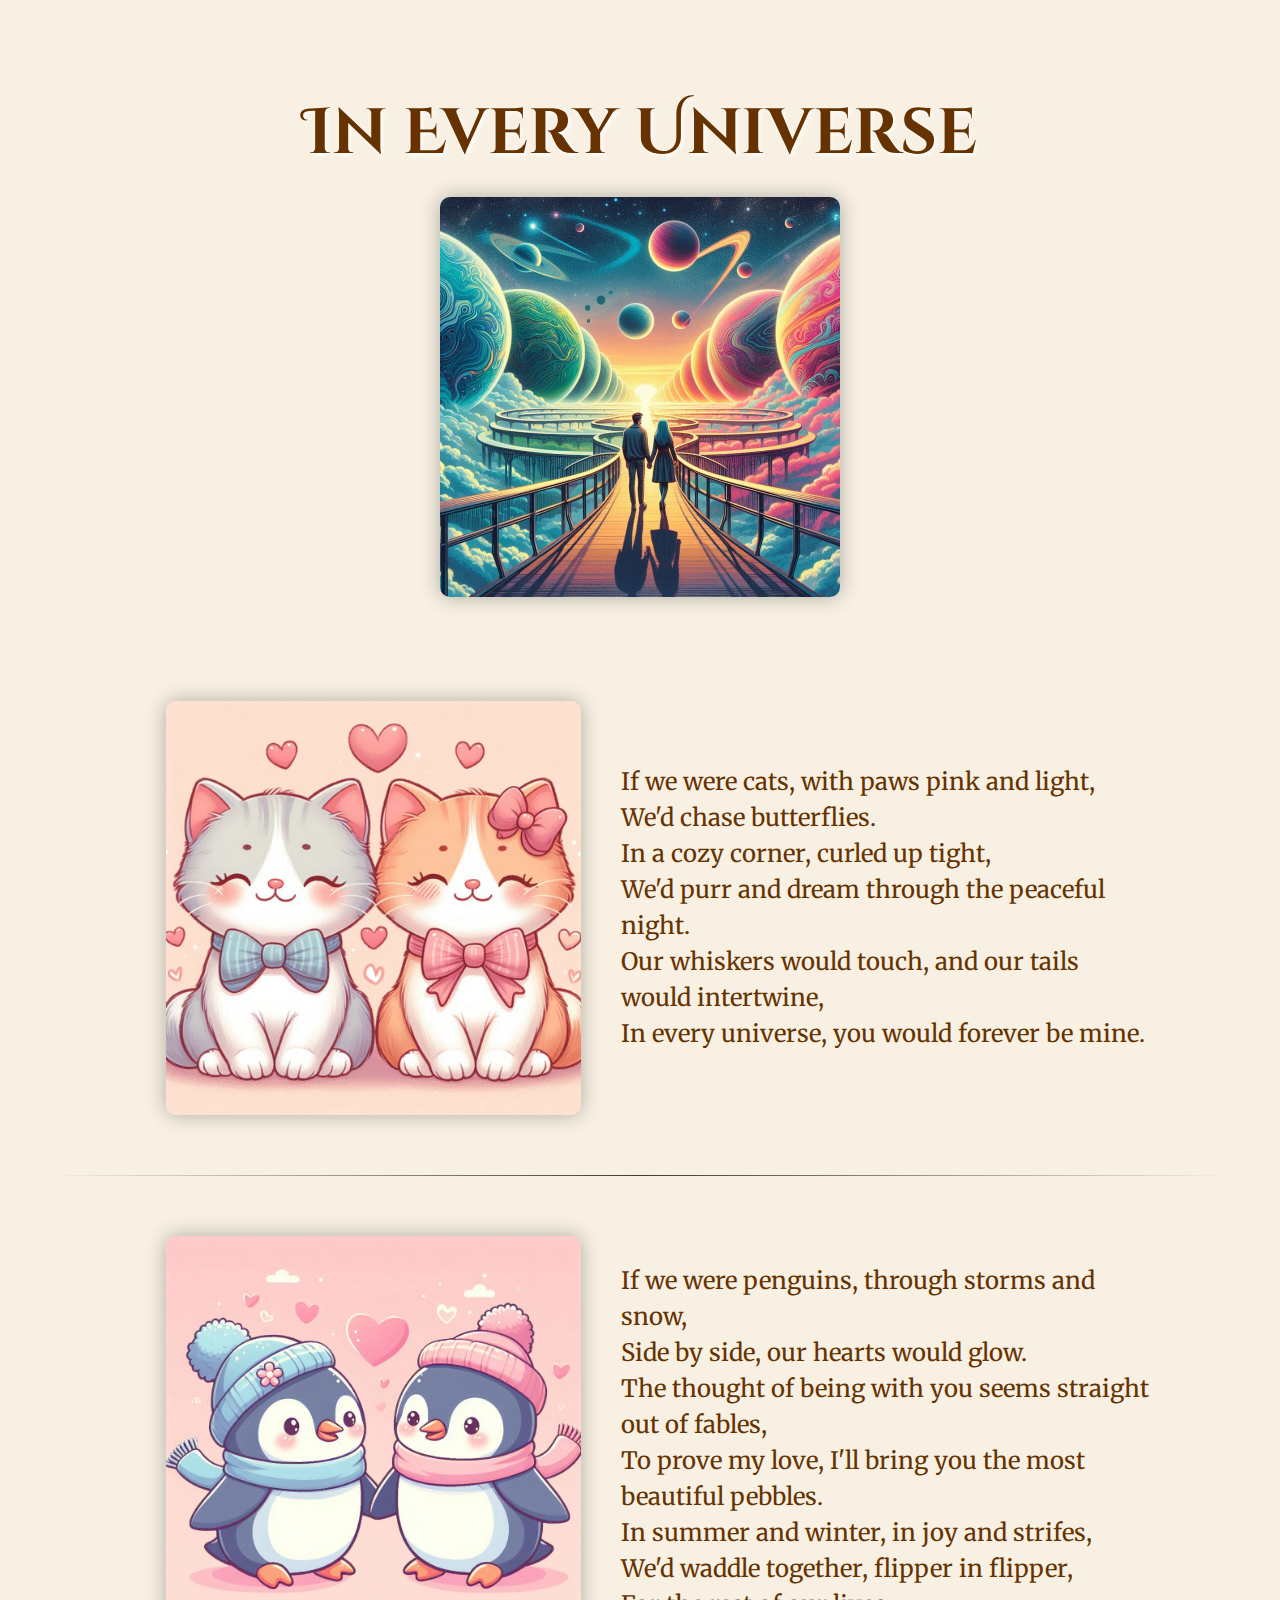
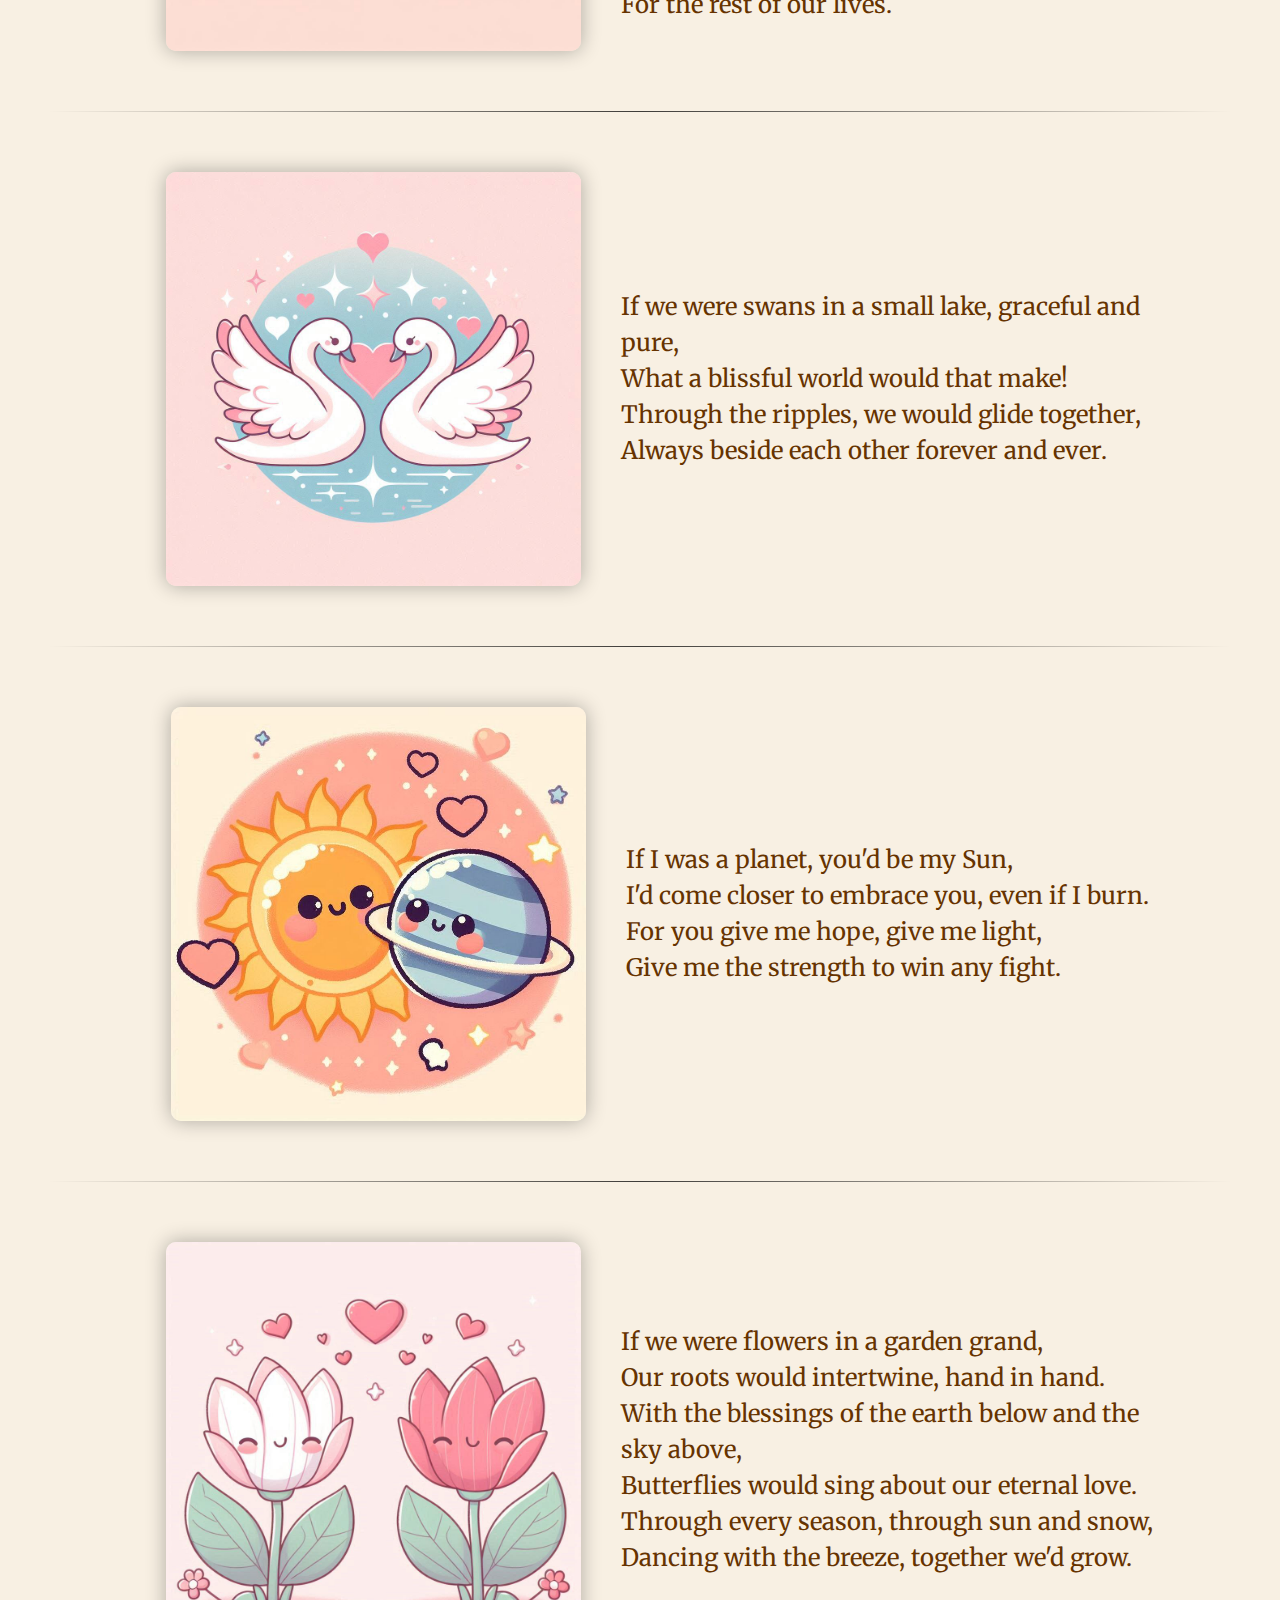
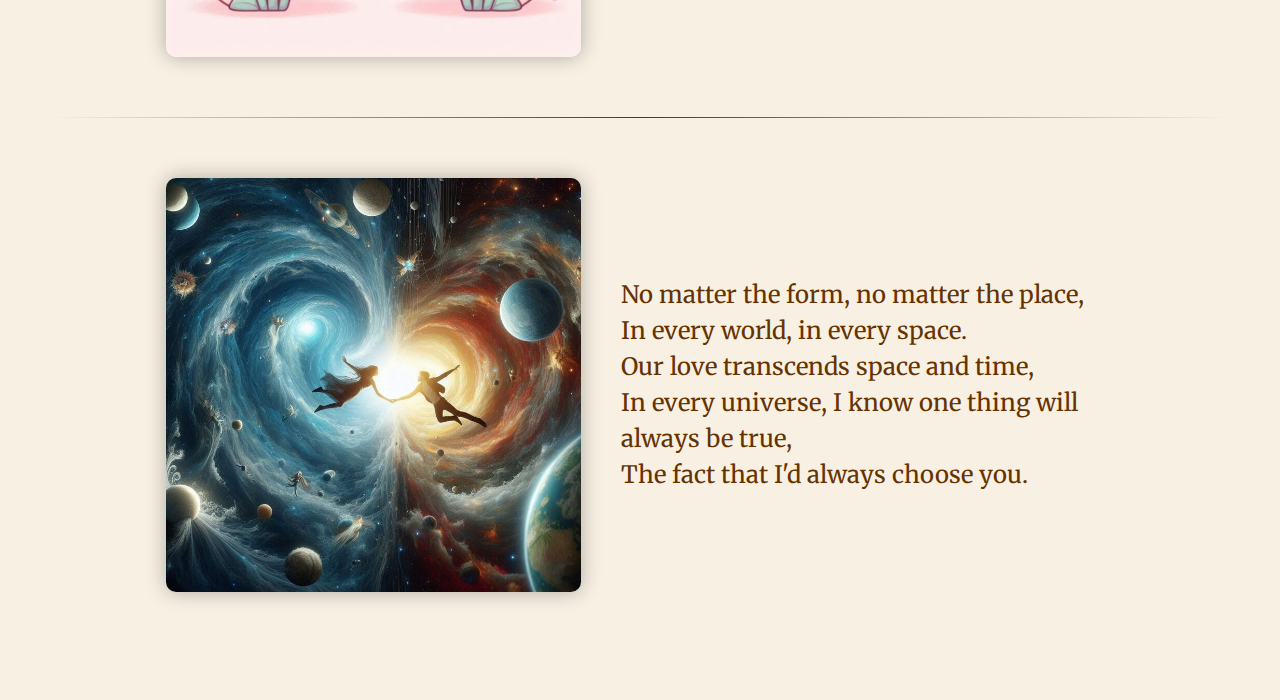
==== gift.html @ 35b57925 "initial commit" ====
<!DOCTYPE html>
<html lang="en">
<head>
    <meta charset="UTF-8">
    <meta name="viewport" content="width=device-width, initial-scale=1.0">
    <title>In Every Universe</title>
    <link rel="preconnect" href="https://fonts.googleapis.com">
    <link rel="preconnect" href="https://fonts.gstatic.com" crossorigin>
    <link href="https://fonts.googleapis.com/css2?family=Cinzel+Decorative&family=Merriweather:ital,wght@0,400;1,700&display=swap" rel="stylesheet">
    <style>
        body {
            background-color: #f8f0e3;
            font-family: 'Merriweather', serif;
            color: #663300;
            text-align: center;
            padding: 20px;
        }
        h1 {
            font-family: 'Cinzel Decorative', cursive;
            font-size: 3em;
            margin-bottom: 20px;
            text-shadow: 2px 2px 4px #ffffff;
        }
        .title-image-wrapper {
            position: relative;
            display: inline-block;
            margin-bottom: 40px;
        }
        .title-image {
            max-width: 80%;
            height: auto;
            border-radius: 10px;
            box-shadow: 0 0 20px rgba(0, 0, 0, 0.3);
        }
        .title-image-border {
            position: absolute;
            top: -10px;
            left: -10px;
            width: calc(100% + 20px);
            height: calc(100% + 20px);
            border-radius: 20px;
        }
        .stanza {
            display: flex;
            flex-direction: column;
            align-items: center;
            margin: 40px 0;
            font-size: 1.2em;
            line-height: 1.5;
        }
        .stanza img {
            max-width: 80%;
            height: auto;
            border-radius: 10px;
            box-shadow: 0 0 20px rgba(0, 0, 0, 0.3);
            margin-bottom: 20px;
        }
        .stanza p {
            max-width: 100%;
            text-align: left;
            white-space: pre-line;
        }
        hr {
            border: 0;
            height: 1px;
            background-image: linear-gradient(to right, rgba(0, 0, 0, 0), rgba(0, 0, 0, 0.75), rgba(0, 0, 0, 0));
            margin: 40px 0;
        }

        /* Styles for larger screens */
        @media (min-width: 768px) {
            body {
                padding: 40px;
            }
            h1 {
                font-size: 4em;
            }
            .title-image {
                max-width: 50%;
            }
            .stanza {
                flex-direction: row;
                justify-content: center;
                margin: 60px 0;
                font-size: 1.5em;
            }
            .stanza img {
                max-width: 35%;
                margin: 0 40px;
                margin-bottom: 0;
            }
            .stanza p {
                max-width: 45%;
                text-align: left;
                margin: 0;
            }
        }
    </style>
</head>
<body>
    
    <h1>In Every Universe</h1>
    <div class="title-image-wrapper">
        <img src="everyuniverse.png" alt="Title Image" class="title-image">
        <div class="title-image-border"></div>
    </div>

    <div class="stanza">
        <img src="cats.jpeg" alt="Cats in love">
        <p>If we were cats, with paws pink and light,
        We'd chase butterflies.
        In a cozy corner, curled up tight,
        We'd purr and dream through the peaceful night.
        Our whiskers would touch, and our tails would intertwine,
        In every universe, you would forever be mine.</p>
    </div>
    <hr>
    <div class="stanza">
        <img src="penguins.jpg" alt="Penguins in love">
        <p>If we were penguins, through storms and snow,
        Side by side, our hearts would glow.
        The thought of being with you seems straight out of fables,
        To prove my love, I'll bring you the most beautiful pebbles.
        In summer and winter, in joy and strifes,
        We'd waddle together, flipper in flipper,
        For the rest of our lives.</p>
    </div>
    <hr>
    <div class="stanza">
        <img src="swans.jpg" alt="Swans in a lake">
        <p>If we were swans in a small lake, graceful and pure,
        What a blissful world would that make!
        Through the ripples, we would glide together,
        Always beside each other forever and ever.</p>
    </div>
    <hr>
    <div class="stanza">
        <img src="sunandplanet.png" alt="Planet orbiting the sun">
        <p>If I was a planet, you'd be my Sun,
        I'd come closer to embrace you, even if I burn.
        For you give me hope, give me light,
        Give me the strength to win any fight.</p>
    </div>
    <hr>
    <div class="stanza">
        <img src="flowers.jpg" alt="Flowers in a garden">
        <p>If we were flowers in a garden grand,
        Our roots would intertwine, hand in hand.
        With the blessings of the earth below and the sky above,
        Butterflies would sing about our eternal love.
        Through every season, through sun and snow,
        Dancing with the breeze, together we'd grow.</p>
    </div>
    <hr>
    <div class="stanza">
        <img src="everyuniverse2.png" alt="Stars in the sky">
        <p>No matter the form, no matter the place,
        In every world, in every space.
        Our love transcends space and time,
        In every universe, I know one thing will always be true,
        The fact that I'd always choose you.</p>
    </div>

</body>
</html>
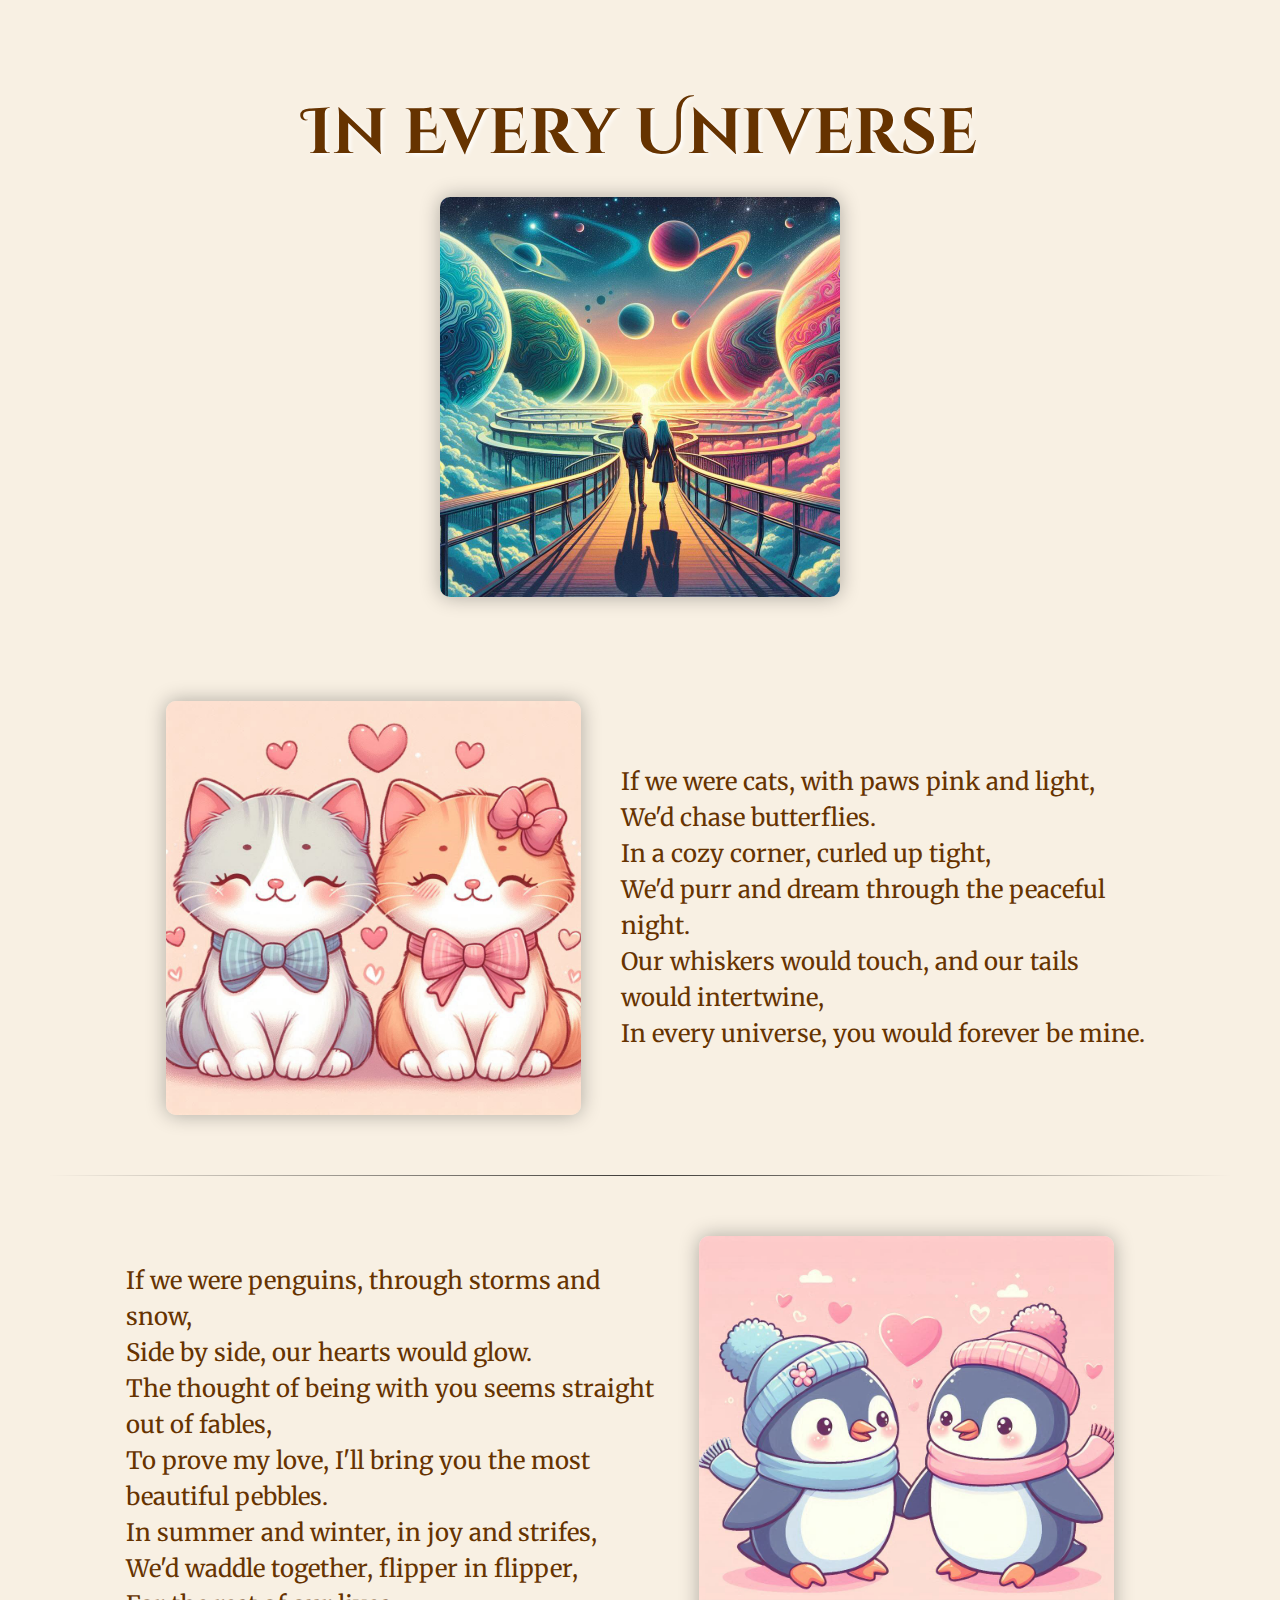
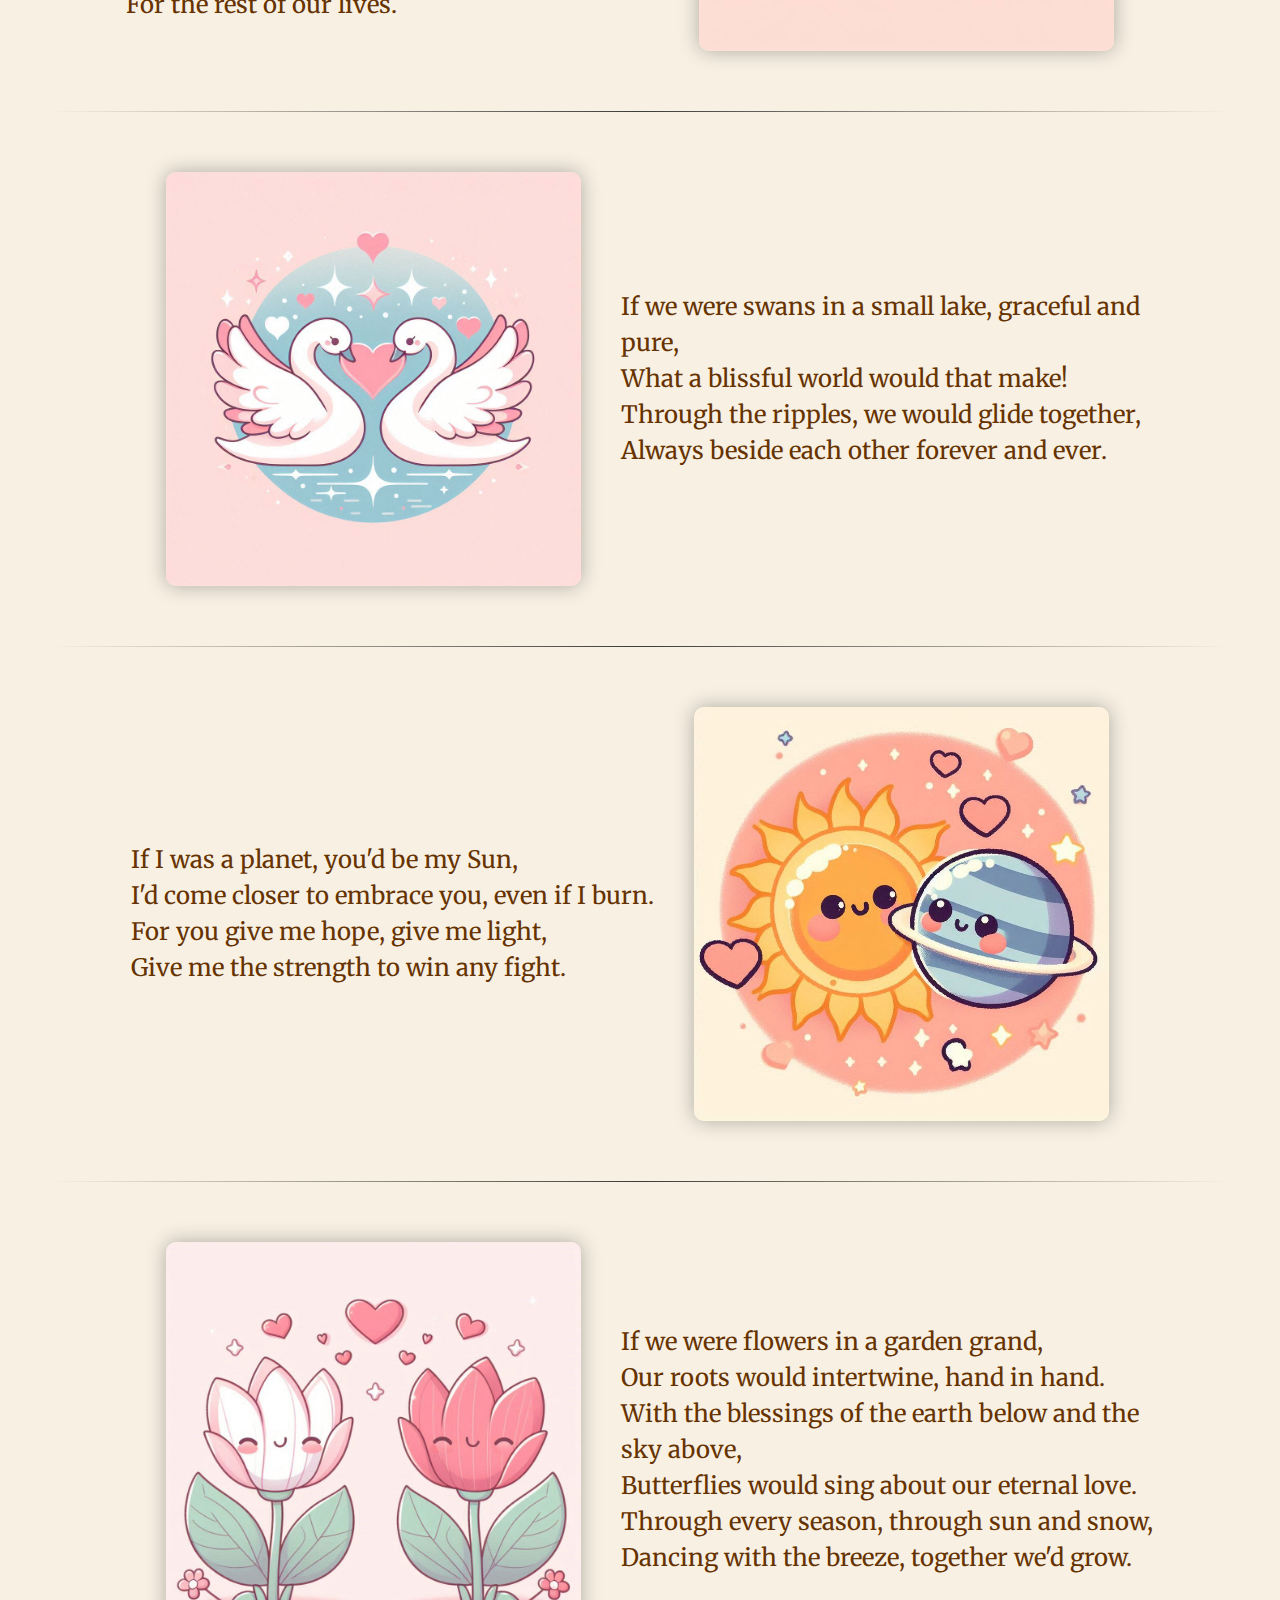
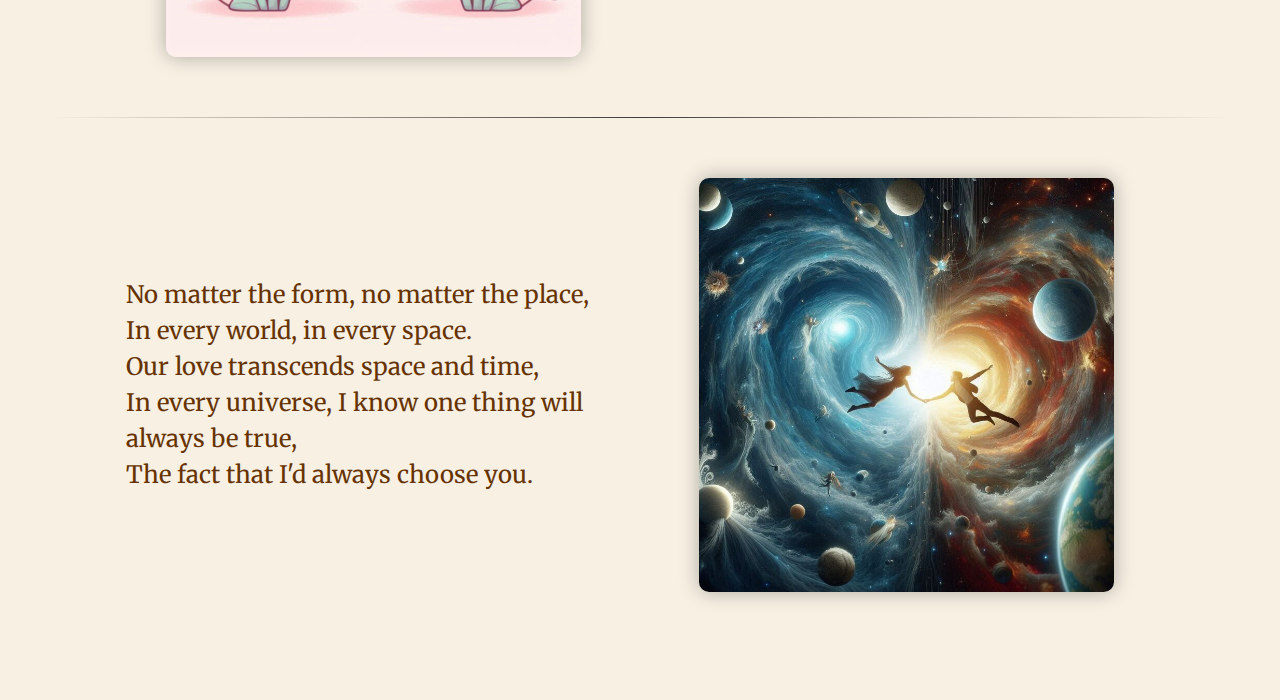
==== commit 0d35320a: "fixed alternating layout" ====
--- a/gift.html
+++ b/gift.html
@@ -84,6 +84,9 @@
                 margin: 60px 0;
                 font-size: 1.5em;
             }
+            .rev{
+                flex-direction: row-reverse;
+            }
             .stanza img {
                 max-width: 35%;
                 margin: 0 40px;
@@ -115,7 +118,7 @@
         In every universe, you would forever be mine.</p>
     </div>
     <hr>
-    <div class="stanza">
+    <div class="stanza rev">
         <img src="penguins.jpg" alt="Penguins in love">
         <p>If we were penguins, through storms and snow,
         Side by side, our hearts would glow.
@@ -134,7 +137,7 @@
         Always beside each other forever and ever.</p>
     </div>
     <hr>
-    <div class="stanza">
+    <div class="stanza rev">
         <img src="sunandplanet.png" alt="Planet orbiting the sun">
         <p>If I was a planet, you'd be my Sun,
         I'd come closer to embrace you, even if I burn.
@@ -152,7 +155,7 @@
         Dancing with the breeze, together we'd grow.</p>
     </div>
     <hr>
-    <div class="stanza">
+    <div class="stanza rev">
         <img src="everyuniverse2.png" alt="Stars in the sky">
         <p>No matter the form, no matter the place,
         In every world, in every space.
